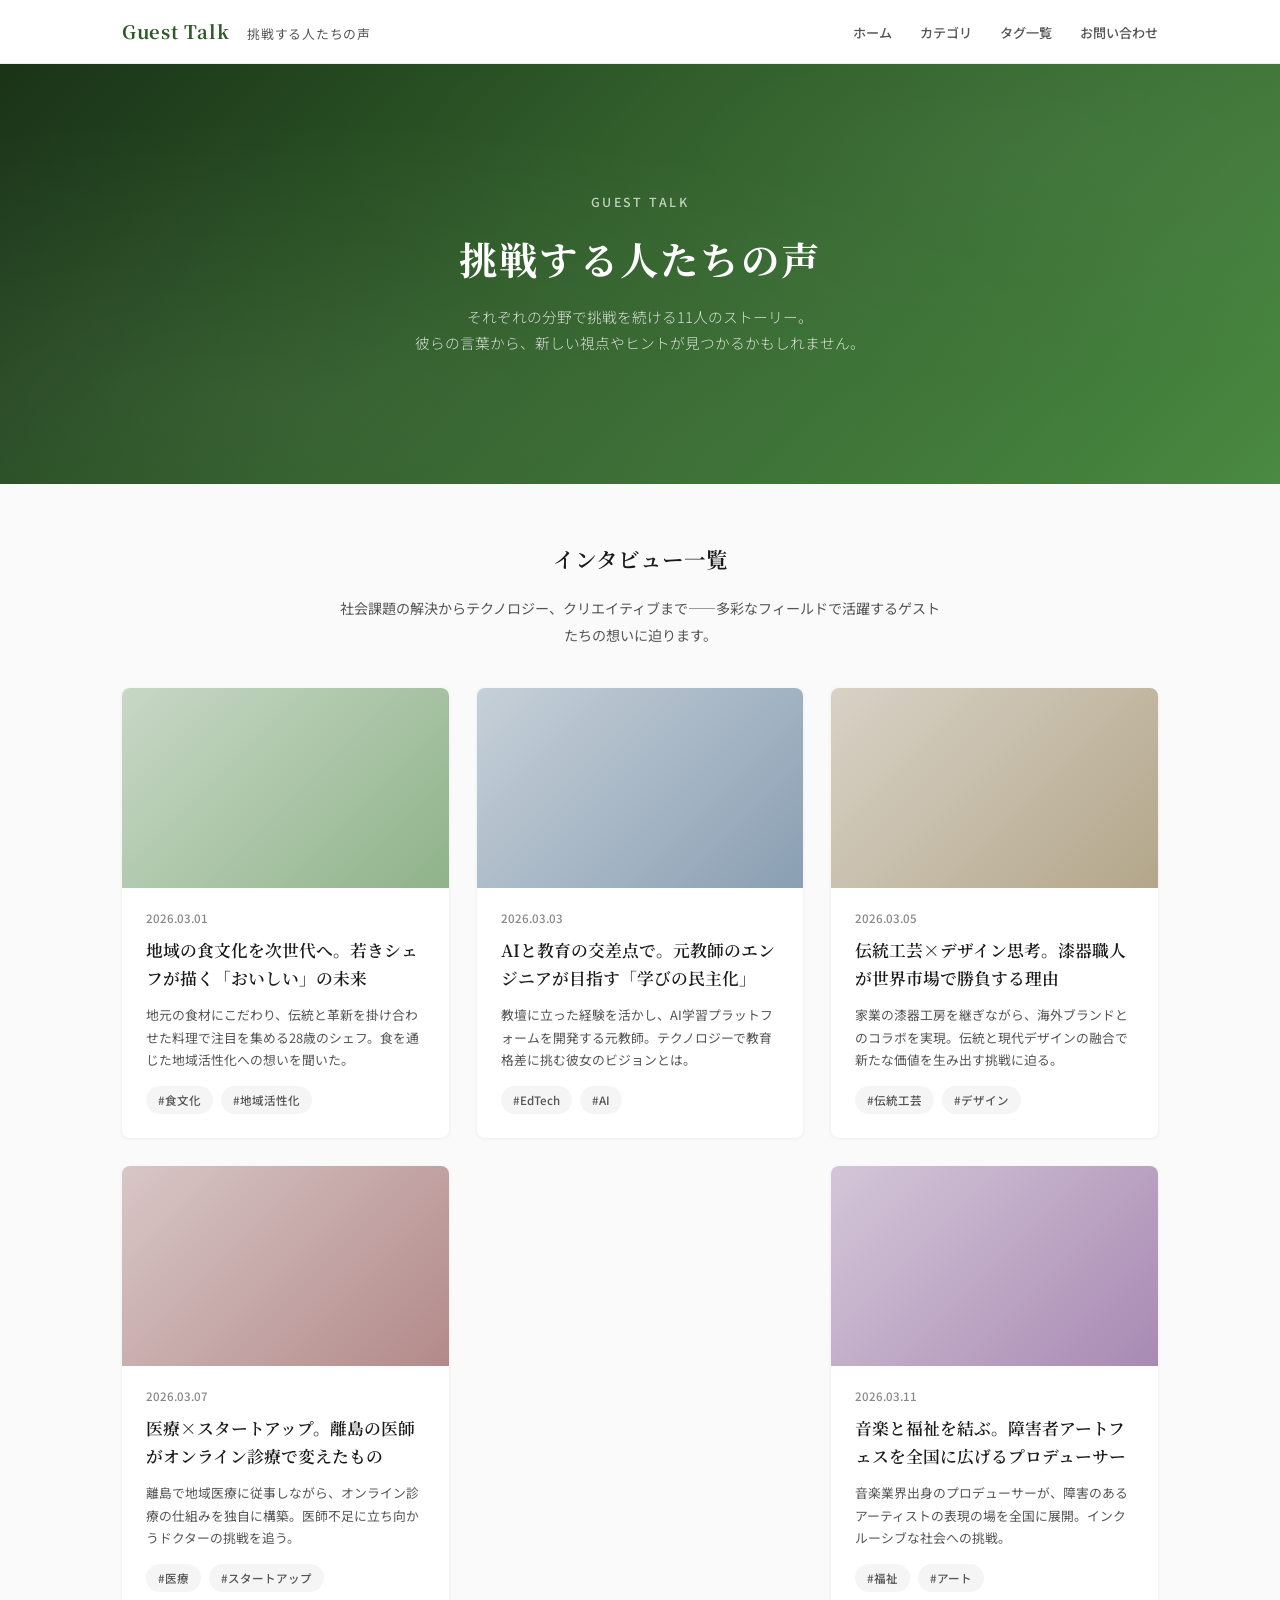
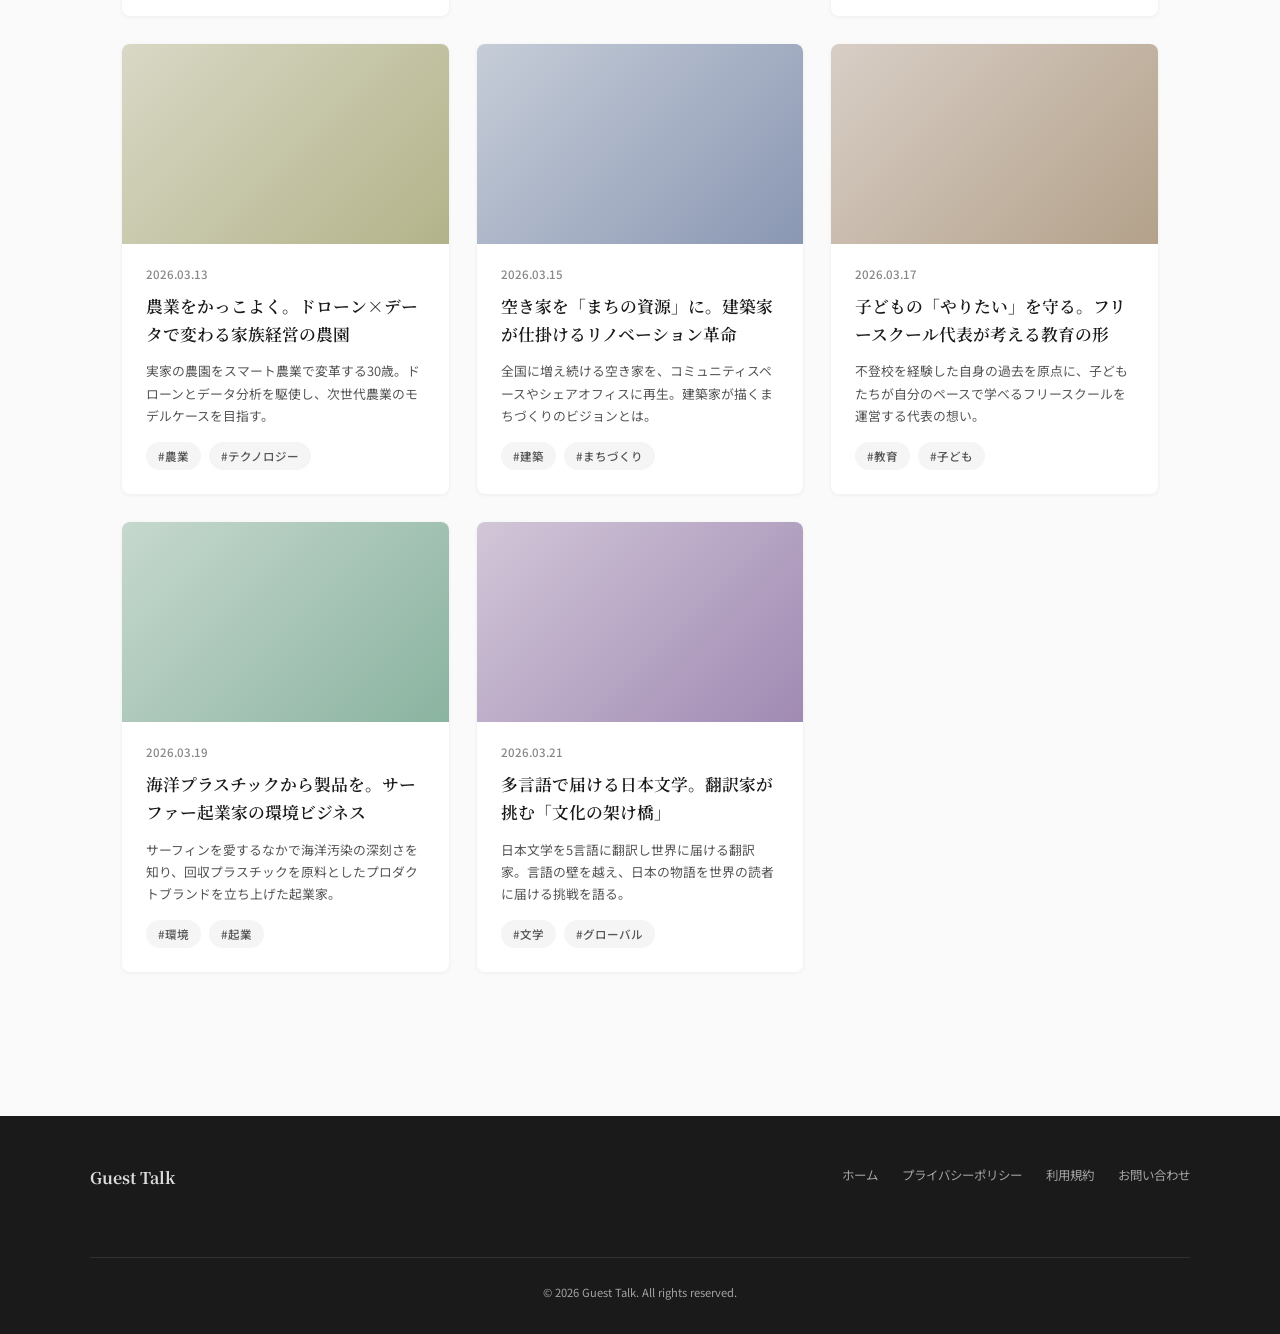
==== index.html @ 9e50368a "Initial commit: 表紙+11記事のゲストトークサイト" ====
<!DOCTYPE html>
<html lang="ja">
<head>
  <meta charset="UTF-8">
  <meta name="viewport" content="width=device-width, initial-scale=1.0">
  <title>ゲストトーク — 挑戦する人たちの声</title>
  <link rel="stylesheet" href="style.css">
  <style>
    /* ---- Hero ---- */
    .hero {
      position: relative;
      height: 420px;
      background: linear-gradient(135deg, #1a3318 0%, #2d5a27 40%, #4a8a42 100%);
      display: flex;
      align-items: center;
      justify-content: center;
      text-align: center;
      color: #fff;
      overflow: hidden;
    }

    .hero::before {
      content: '';
      position: absolute;
      inset: 0;
      background:
        radial-gradient(ellipse at 20% 80%, rgba(255,255,255,0.06) 0%, transparent 60%),
        radial-gradient(ellipse at 80% 20%, rgba(255,255,255,0.04) 0%, transparent 50%);
    }

    .hero-content {
      position: relative;
      z-index: 1;
      animation: fadeInUp 0.8s ease;
    }

    .hero-label {
      font-size: 0.78rem;
      font-weight: 500;
      letter-spacing: 0.2em;
      text-transform: uppercase;
      opacity: 0.7;
      margin-bottom: 16px;
    }

    .hero h1 {
      font-family: var(--font-serif);
      font-size: 2.4rem;
      font-weight: 700;
      line-height: 1.5;
      letter-spacing: 0.06em;
      margin-bottom: 16px;
    }

    .hero-sub {
      font-size: 0.92rem;
      font-weight: 300;
      opacity: 0.8;
      line-height: 1.8;
      max-width: 520px;
    }

    /* ---- Section Intro ---- */
    .section-intro {
      max-width: var(--max-width);
      margin: 0 auto;
      padding: 56px 32px 40px;
      text-align: center;
    }

    .section-intro h2 {
      font-family: var(--font-serif);
      font-size: 1.35rem;
      font-weight: 600;
      margin-bottom: 16px;
      color: var(--color-text);
    }

    .section-intro p {
      font-size: 0.88rem;
      color: var(--color-text-secondary);
      max-width: 600px;
      margin: 0 auto;
      line-height: 1.9;
    }

    /* ---- Card Grid ---- */
    .card-grid {
      max-width: var(--max-width);
      margin: 0 auto;
      padding: 0 32px 64px;
      display: grid;
      grid-template-columns: repeat(auto-fill, minmax(320px, 1fr));
      gap: 28px;
    }

    .card {
      background: var(--color-white);
      border-radius: 8px;
      overflow: hidden;
      box-shadow: 0 1px 4px rgba(0,0,0,0.06);
      transition: transform var(--transition), box-shadow var(--transition);
    }

    .card:hover {
      transform: translateY(-4px);
      box-shadow: 0 8px 24px rgba(0,0,0,0.1);
    }

    .card-img {
      width: 100%;
      height: 200px;
      object-fit: cover;
      background: linear-gradient(135deg, #d4e4d2 0%, #b8cfb5 100%);
    }

    .card-body {
      padding: 20px 24px 24px;
    }

    .card-date {
      font-size: 0.72rem;
      color: var(--color-text-light);
      margin-bottom: 8px;
      font-weight: 500;
    }

    .card-title {
      font-family: var(--font-serif);
      font-size: 1.05rem;
      font-weight: 600;
      line-height: 1.65;
      margin-bottom: 12px;
      color: var(--color-text);
      transition: color var(--transition);
    }

    .card:hover .card-title {
      color: var(--color-accent);
    }

    .card-excerpt {
      font-size: 0.8rem;
      color: var(--color-text-secondary);
      line-height: 1.75;
      margin-bottom: 14px;
      display: -webkit-box;
      -webkit-line-clamp: 3;
      -webkit-box-orient: vertical;
      overflow: hidden;
    }

    /* ---- Responsive ---- */
    @media (max-width: 768px) {
      .hero { height: 320px; }
      .hero h1 { font-size: 1.6rem; }
      .hero-sub { font-size: 0.82rem; padding: 0 20px; }
      .section-intro { padding: 40px 16px 28px; }
      .card-grid { padding: 0 16px 48px; grid-template-columns: 1fr; gap: 20px; }
    }
  </style>
</head>
<body>

  <!-- Header -->
  <header class="site-header">
    <div class="header-inner">
      <a href="index.html" class="site-logo">Guest Talk <span>挑戦する人たちの声</span></a>
      <ul class="header-nav">
        <li><a href="index.html">ホーム</a></li>
        <li><a href="#">カテゴリ</a></li>
        <li><a href="#">タグ一覧</a></li>
        <li><a href="#">お問い合わせ</a></li>
      </ul>
    </div>
  </header>

  <!-- Hero -->
  <section class="hero">
    <div class="hero-content">
      <p class="hero-label">Guest Talk</p>
      <h1>挑戦する人たちの声</h1>
      <p class="hero-sub">それぞれの分野で挑戦を続ける11人のストーリー。<br>彼らの言葉から、新しい視点やヒントが見つかるかもしれません。</p>
    </div>
  </section>

  <!-- Section Intro -->
  <div class="section-intro">
    <h2>インタビュー一覧</h2>
    <p>社会課題の解決からテクノロジー、クリエイティブまで——多彩なフィールドで活躍するゲストたちの想いに迫ります。</p>
  </div>

  <!-- Card Grid -->
  <div class="card-grid">

    <a href="article01.html" class="card fade-in">
      <div class="card-img" style="background: linear-gradient(135deg, #c8d8c6, #8fb38a);"></div>
      <div class="card-body">
        <p class="card-date">2026.03.01</p>
        <h3 class="card-title">地域の食文化を次世代へ。若きシェフが描く「おいしい」の未来</h3>
        <p class="card-excerpt">地元の食材にこだわり、伝統と革新を掛け合わせた料理で注目を集める28歳のシェフ。食を通じた地域活性化への想いを聞いた。</p>
        <div class="tags">
          <span class="tag">#食文化</span>
          <span class="tag">#地域活性化</span>
        </div>
      </div>
    </a>

    <a href="article02.html" class="card fade-in">
      <div class="card-img" style="background: linear-gradient(135deg, #c6d0d8, #8a9fb3);"></div>
      <div class="card-body">
        <p class="card-date">2026.03.03</p>
        <h3 class="card-title">AIと教育の交差点で。元教師のエンジニアが目指す「学びの民主化」</h3>
        <p class="card-excerpt">教壇に立った経験を活かし、AI学習プラットフォームを開発する元教師。テクノロジーで教育格差に挑む彼女のビジョンとは。</p>
        <div class="tags">
          <span class="tag">#EdTech</span>
          <span class="tag">#AI</span>
        </div>
      </div>
    </a>

    <a href="article03.html" class="card fade-in">
      <div class="card-img" style="background: linear-gradient(135deg, #d8d2c6, #b3a68a);"></div>
      <div class="card-body">
        <p class="card-date">2026.03.05</p>
        <h3 class="card-title">伝統工芸×デザイン思考。漆器職人が世界市場で勝負する理由</h3>
        <p class="card-excerpt">家業の漆器工房を継ぎながら、海外ブランドとのコラボを実現。伝統と現代デザインの融合で新たな価値を生み出す挑戦に迫る。</p>
        <div class="tags">
          <span class="tag">#伝統工芸</span>
          <span class="tag">#デザイン</span>
        </div>
      </div>
    </a>

    <a href="article04.html" class="card fade-in">
      <div class="card-img" style="background: linear-gradient(135deg, #d8c6c6, #b38a8a);"></div>
      <div class="card-body">
        <p class="card-date">2026.03.07</p>
        <h3 class="card-title">医療×スタートアップ。離島の医師がオンライン診療で変えたもの</h3>
        <p class="card-excerpt">離島で地域医療に従事しながら、オンライン診療の仕組みを独自に構築。医師不足に立ち向かうドクターの挑戦を追う。</p>
        <div class="tags">
          <span class="tag">#医療</span>
          <span class="tag">#スタートアップ</span>
        </div>
      </div>
    </a>

    <a href="article05.html" class="card fade-in">
      <div class="card-img" style="background: linear-gradient(135deg, #c6d8d4, #8ab3a8);"></div>
      <div class="card-body">
        <p class="card-date">2026.03.09</p>
        <h3 class="card-title">「捨てない」を仕組みに。循環型ファッションブランドの挑戦</h3>
        <p class="card-excerpt">廃棄される衣料品の問題に向き合い、リペア・リメイクを前提としたファッションブランドを立ち上げた25歳の起業家。</p>
        <div class="tags">
          <span class="tag">#サステナビリティ</span>
          <span class="tag">#ファッション</span>
        </div>
      </div>
    </a>

    <a href="article06.html" class="card fade-in">
      <div class="card-img" style="background: linear-gradient(135deg, #d4c6d8, #a88ab3);"></div>
      <div class="card-body">
        <p class="card-date">2026.03.11</p>
        <h3 class="card-title">音楽と福祉を結ぶ。障害者アートフェスを全国に広げるプロデューサー</h3>
        <p class="card-excerpt">音楽業界出身のプロデューサーが、障害のあるアーティストの表現の場を全国に展開。インクルーシブな社会への挑戦。</p>
        <div class="tags">
          <span class="tag">#福祉</span>
          <span class="tag">#アート</span>
        </div>
      </div>
    </a>

    <a href="article07.html" class="card fade-in">
      <div class="card-img" style="background: linear-gradient(135deg, #d8d8c6, #b3b38a);"></div>
      <div class="card-body">
        <p class="card-date">2026.03.13</p>
        <h3 class="card-title">農業をかっこよく。ドローン×データで変わる家族経営の農園</h3>
        <p class="card-excerpt">実家の農園をスマート農業で変革する30歳。ドローンとデータ分析を駆使し、次世代農業のモデルケースを目指す。</p>
        <div class="tags">
          <span class="tag">#農業</span>
          <span class="tag">#テクノロジー</span>
        </div>
      </div>
    </a>

    <a href="article08.html" class="card fade-in">
      <div class="card-img" style="background: linear-gradient(135deg, #c6cdd8, #8a97b3);"></div>
      <div class="card-body">
        <p class="card-date">2026.03.15</p>
        <h3 class="card-title">空き家を「まちの資源」に。建築家が仕掛けるリノベーション革命</h3>
        <p class="card-excerpt">全国に増え続ける空き家を、コミュニティスペースやシェアオフィスに再生。建築家が描くまちづくりのビジョンとは。</p>
        <div class="tags">
          <span class="tag">#建築</span>
          <span class="tag">#まちづくり</span>
        </div>
      </div>
    </a>

    <a href="article09.html" class="card fade-in">
      <div class="card-img" style="background: linear-gradient(135deg, #d8cec6, #b3a18a);"></div>
      <div class="card-body">
        <p class="card-date">2026.03.17</p>
        <h3 class="card-title">子どもの「やりたい」を守る。フリースクール代表が考える教育の形</h3>
        <p class="card-excerpt">不登校を経験した自身の過去を原点に、子どもたちが自分のペースで学べるフリースクールを運営する代表の想い。</p>
        <div class="tags">
          <span class="tag">#教育</span>
          <span class="tag">#子ども</span>
        </div>
      </div>
    </a>

    <a href="article10.html" class="card fade-in">
      <div class="card-img" style="background: linear-gradient(135deg, #c6d8ce, #8ab3a0);"></div>
      <div class="card-body">
        <p class="card-date">2026.03.19</p>
        <h3 class="card-title">海洋プラスチックから製品を。サーファー起業家の環境ビジネス</h3>
        <p class="card-excerpt">サーフィンを愛するなかで海洋汚染の深刻さを知り、回収プラスチックを原料としたプロダクトブランドを立ち上げた起業家。</p>
        <div class="tags">
          <span class="tag">#環境</span>
          <span class="tag">#起業</span>
        </div>
      </div>
    </a>

    <a href="article11.html" class="card fade-in">
      <div class="card-img" style="background: linear-gradient(135deg, #d2c6d8, #a08ab3);"></div>
      <div class="card-body">
        <p class="card-date">2026.03.21</p>
        <h3 class="card-title">多言語で届ける日本文学。翻訳家が挑む「文化の架け橋」</h3>
        <p class="card-excerpt">日本文学を5言語に翻訳し世界に届ける翻訳家。言語の壁を越え、日本の物語を世界の読者に届ける挑戦を語る。</p>
        <div class="tags">
          <span class="tag">#文学</span>
          <span class="tag">#グローバル</span>
        </div>
      </div>
    </a>

  </div>

  <!-- Footer -->
  <footer class="site-footer">
    <div class="footer-inner">
      <p class="footer-logo">Guest Talk</p>
      <ul class="footer-links">
        <li><a href="index.html">ホーム</a></li>
        <li><a href="#">プライバシーポリシー</a></li>
        <li><a href="#">利用規約</a></li>
        <li><a href="#">お問い合わせ</a></li>
      </ul>
      <p class="footer-copy">&copy; 2026 Guest Talk. All rights reserved.</p>
    </div>
  </footer>

</body>
</html>
---- style.css ----
/* ============================================
   共通スタイル — Guest Talk Style
   ============================================ */

@import url('https://fonts.googleapis.com/css2?family=Noto+Sans+JP:wght@300;400;500;700&family=Noto+Serif+JP:wght@400;600;700&display=swap');

:root {
  --color-bg: #fafafa;
  --color-white: #ffffff;
  --color-text: #1a1a1a;
  --color-text-secondary: #555555;
  --color-text-light: #888888;
  --color-accent: #2d5a27;
  --color-accent-light: #e8f0e6;
  --color-accent-hover: #3d7a35;
  --color-border: #e0e0e0;
  --color-border-light: #f0f0f0;
  --color-tag-bg: #f5f5f5;
  --color-hero-overlay: rgba(20, 40, 18, 0.55);
  --font-sans: 'Noto Sans JP', -apple-system, BlinkMacSystemFont, sans-serif;
  --font-serif: 'Noto Serif JP', Georgia, serif;
  --max-width: 1100px;
  --max-width-article: 760px;
  --header-height: 64px;
  --transition: 0.25s ease;
}

*, *::before, *::after { box-sizing: border-box; margin: 0; padding: 0; }

html {
  font-size: 16px;
  scroll-behavior: smooth;
  -webkit-font-smoothing: antialiased;
}

body {
  font-family: var(--font-sans);
  color: var(--color-text);
  background: var(--color-bg);
  line-height: 1.8;
}

a { color: inherit; text-decoration: none; }
img { max-width: 100%; height: auto; display: block; }

/* ---- Header ---- */
.site-header {
  position: sticky;
  top: 0;
  z-index: 100;
  background: var(--color-white);
  border-bottom: 1px solid var(--color-border-light);
  height: var(--header-height);
  display: flex;
  align-items: center;
  backdrop-filter: blur(10px);
  background: rgba(255,255,255,0.92);
}

.header-inner {
  max-width: var(--max-width);
  width: 100%;
  margin: 0 auto;
  padding: 0 32px;
  display: flex;
  align-items: center;
  justify-content: space-between;
}

.site-logo {
  font-family: var(--font-serif);
  font-size: 1.15rem;
  font-weight: 700;
  color: var(--color-accent);
  letter-spacing: 0.04em;
}

.site-logo span {
  font-weight: 400;
  color: var(--color-text-secondary);
  font-family: var(--font-sans);
  font-size: 0.8rem;
  margin-left: 12px;
}

.header-nav {
  display: flex;
  gap: 28px;
  list-style: none;
}

.header-nav a {
  font-size: 0.82rem;
  font-weight: 500;
  color: var(--color-text-secondary);
  transition: color var(--transition);
  position: relative;
}

.header-nav a::after {
  content: '';
  position: absolute;
  bottom: -4px;
  left: 0;
  width: 0;
  height: 2px;
  background: var(--color-accent);
  transition: width var(--transition);
}

.header-nav a:hover { color: var(--color-accent); }
.header-nav a:hover::after { width: 100%; }

/* ---- Breadcrumb ---- */
.breadcrumb {
  max-width: var(--max-width);
  margin: 0 auto;
  padding: 14px 32px;
  font-size: 0.75rem;
  color: var(--color-text-light);
  display: flex;
  gap: 6px;
  flex-wrap: wrap;
}

.breadcrumb a { color: var(--color-text-secondary); transition: color var(--transition); }
.breadcrumb a:hover { color: var(--color-accent); }
.breadcrumb span { color: var(--color-text-light); }

/* ---- Tags ---- */
.tags { display: flex; gap: 8px; flex-wrap: wrap; }

.tag {
  display: inline-block;
  background: var(--color-tag-bg);
  color: var(--color-text-secondary);
  font-size: 0.72rem;
  padding: 4px 12px;
  border-radius: 20px;
  font-weight: 500;
  transition: background var(--transition), color var(--transition);
}

.tag:hover {
  background: var(--color-accent-light);
  color: var(--color-accent);
}

/* ---- Footer ---- */
.site-footer {
  background: var(--color-text);
  color: rgba(255,255,255,0.6);
  padding: 48px 32px 32px;
  margin-top: 80px;
}

.footer-inner {
  max-width: var(--max-width);
  margin: 0 auto;
  display: flex;
  justify-content: space-between;
  align-items: flex-start;
  flex-wrap: wrap;
  gap: 32px;
}

.footer-logo {
  font-family: var(--font-serif);
  font-size: 1rem;
  font-weight: 700;
  color: rgba(255,255,255,0.85);
}

.footer-links {
  display: flex;
  gap: 24px;
  list-style: none;
  font-size: 0.78rem;
}

.footer-links a { transition: color var(--transition); }
.footer-links a:hover { color: rgba(255,255,255,0.95); }

.footer-copy {
  width: 100%;
  text-align: center;
  font-size: 0.7rem;
  margin-top: 32px;
  padding-top: 24px;
  border-top: 1px solid rgba(255,255,255,0.1);
}

/* ---- Animations ---- */
@keyframes fadeInUp {
  from { opacity: 0; transform: translateY(24px); }
  to { opacity: 1; transform: translateY(0); }
}

.fade-in {
  opacity: 0;
  animation: fadeInUp 0.6s ease forwards;
}

.fade-in:nth-child(1) { animation-delay: 0.05s; }
.fade-in:nth-child(2) { animation-delay: 0.1s; }
.fade-in:nth-child(3) { animation-delay: 0.15s; }
.fade-in:nth-child(4) { animation-delay: 0.2s; }
.fade-in:nth-child(5) { animation-delay: 0.25s; }
.fade-in:nth-child(6) { animation-delay: 0.3s; }
.fade-in:nth-child(7) { animation-delay: 0.35s; }
.fade-in:nth-child(8) { animation-delay: 0.4s; }
.fade-in:nth-child(9) { animation-delay: 0.45s; }
.fade-in:nth-child(10) { animation-delay: 0.5s; }
.fade-in:nth-child(11) { animation-delay: 0.55s; }

/* ---- Responsive ---- */
@media (max-width: 768px) {
  .header-inner { padding: 0 16px; }
  .header-nav { display: none; }
  .breadcrumb { padding: 12px 16px; }
  .site-footer { padding: 32px 16px 24px; }
  .footer-inner { flex-direction: column; gap: 20px; }
  .footer-links { flex-wrap: wrap; gap: 16px; }
}
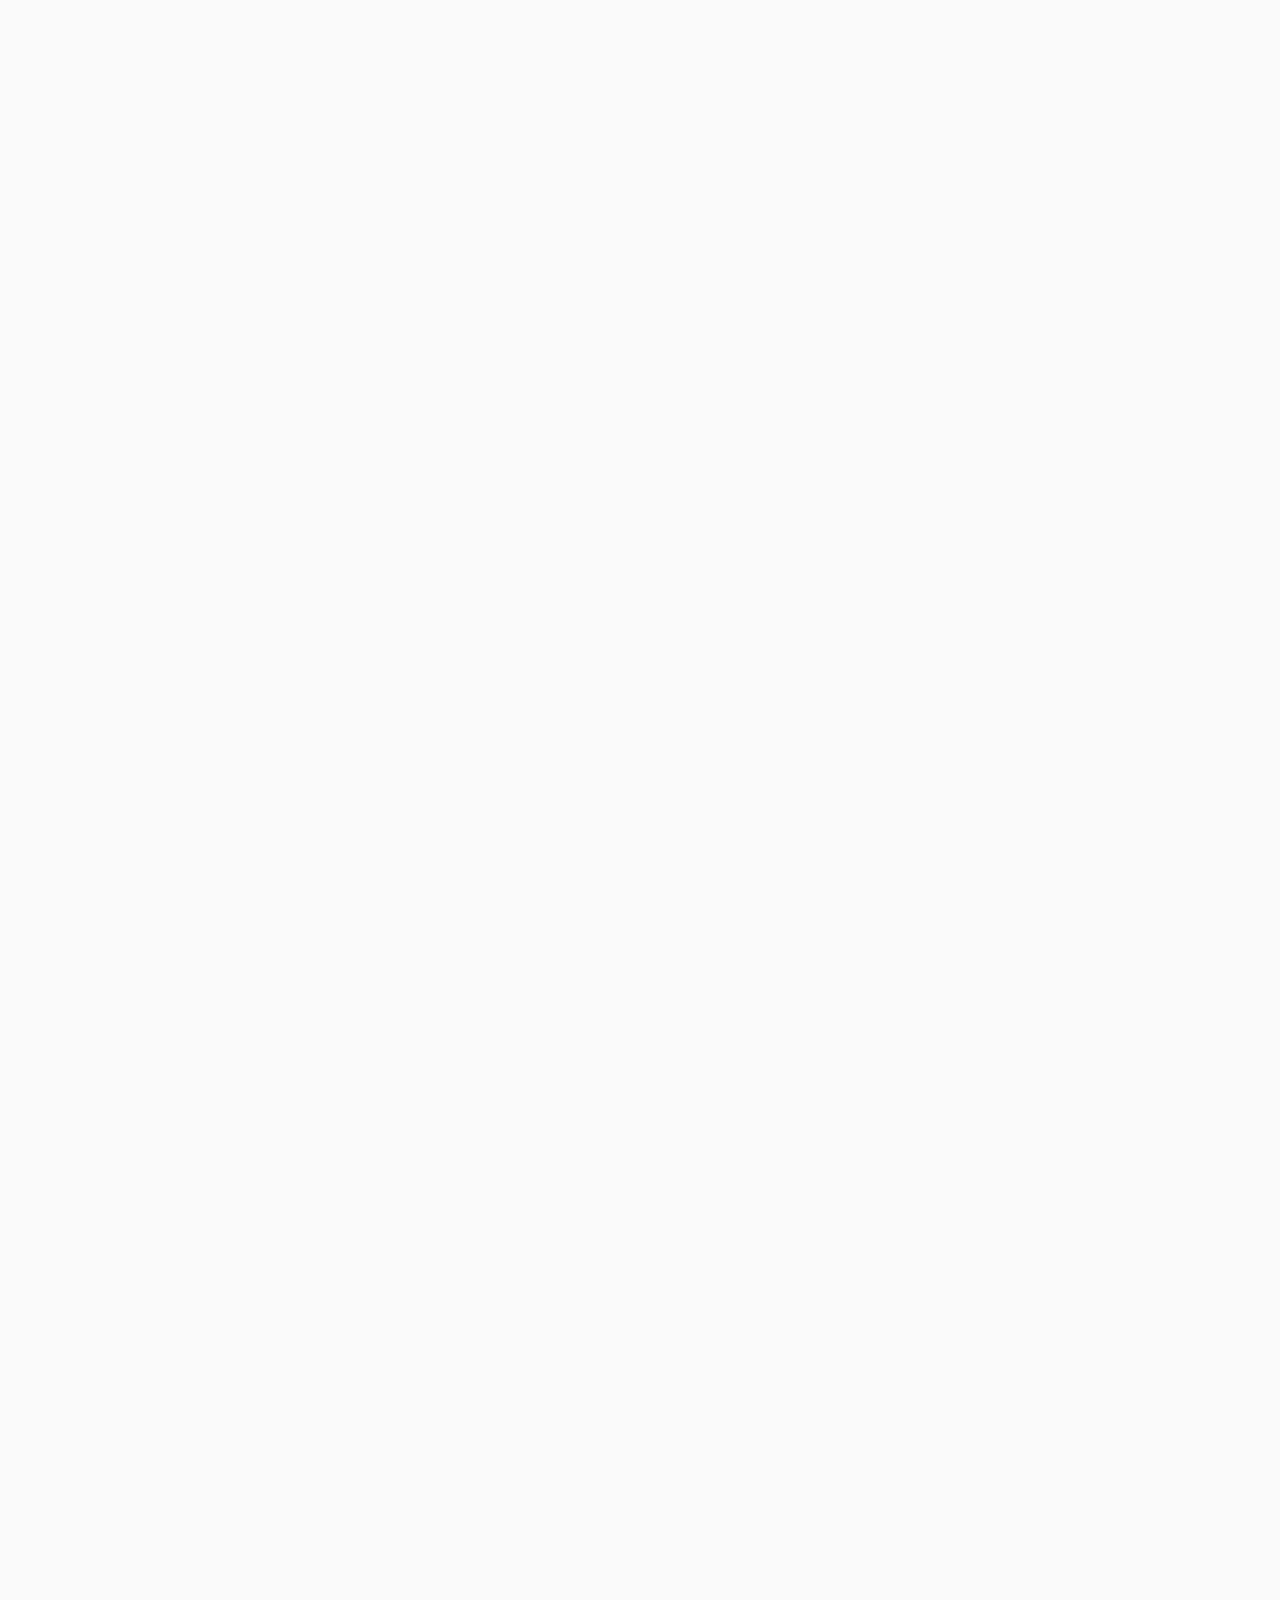
==== commit 14b66ed0: "パスワード保護を追加" ====
--- a/index.html
+++ b/index.html
@@ -1,6 +1,7 @@
 <!DOCTYPE html>
 <html lang="ja">
 <head>
+  <script src="auth.js"></script>
   <meta charset="UTF-8">
   <meta name="viewport" content="width=device-width, initial-scale=1.0">
   <title>ゲストトーク — 挑戦する人たちの声</title>
